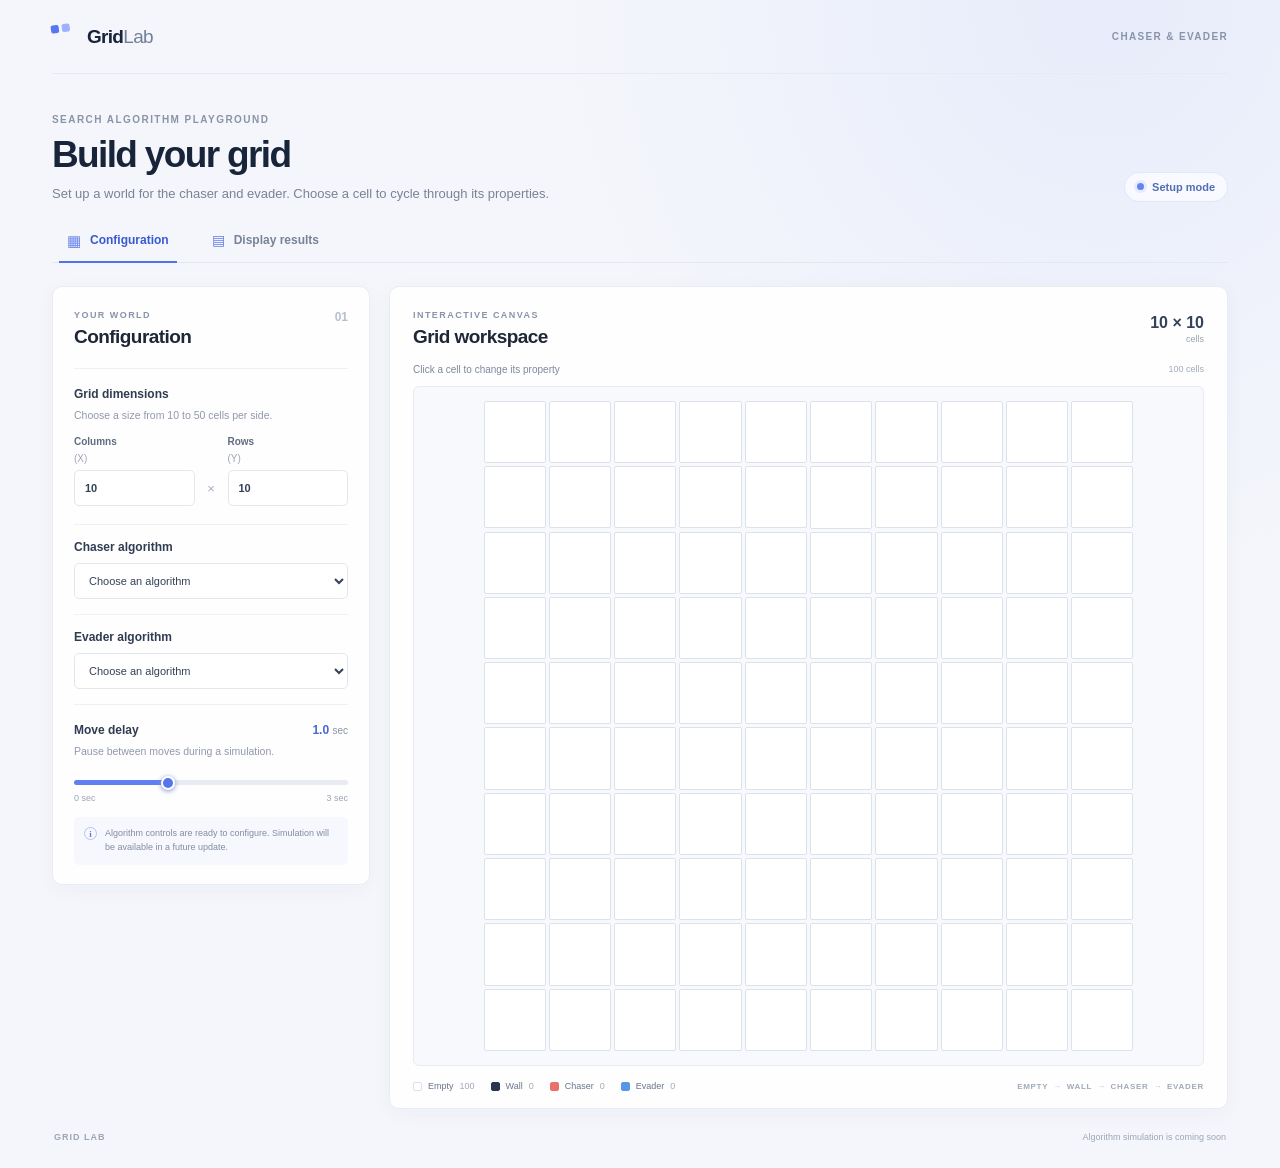
==== index.html @ 953727c1 "Set up grid, parameter configuration, and data display" ====
<!doctype html>
<html lang="en">
  <head>
    <meta charset="utf-8">
    <meta name="viewport" content="width=device-width, initial-scale=1">
    <meta name="theme-color" content="#f4f6fb">
    <title>Chaser &amp; Evader — Grid Lab</title>
    <link rel="stylesheet" href="styles.css">
    <script src="app.js" defer></script>
  </head>
  <body>
    <div class="app-shell">
      <header class="topbar">
        <a class="brand" href="#" aria-label="Chaser and Evader Grid Lab home">
          <span class="brand-mark" aria-hidden="true"><span></span><span></span></span>
          <span>Grid<span class="brand-light">Lab</span></span>
        </a>
        <span class="project-label">CHASER &amp; EVADER</span>
      </header>

      <main>
        <section class="page-heading" aria-labelledby="page-title">
          <div>
            <p class="eyebrow">SEARCH ALGORITHM PLAYGROUND</p>
            <h1 id="page-title">Build your grid</h1>
            <p class="page-description">Set up a world for the chaser and evader. Choose a cell to cycle through its properties.</p>
          </div>
          <div class="setup-badge"><span aria-hidden="true"></span> Setup mode</div>
        </section>

        <div class="tab-list" role="tablist" aria-label="Workspace">
          <button class="tab-button is-active" id="configuration-tab" type="button" role="tab"
            aria-selected="true" aria-controls="configuration-panel" tabindex="0">
            <span class="tab-icon" aria-hidden="true">▦</span> Configuration
          </button>
          <button class="tab-button" id="results-tab" type="button" role="tab"
            aria-selected="false" aria-controls="results-panel" tabindex="-1">
            <span class="tab-icon results-icon" aria-hidden="true">▤</span> Display results
          </button>
        </div>

        <section class="tab-panel" id="configuration-panel" role="tabpanel"
          aria-labelledby="configuration-tab" tabindex="0">
          <div class="workspace-grid">
            <aside class="settings-card card">
              <div class="card-heading">
                <div>
                  <p class="eyebrow">YOUR WORLD</p>
                  <h2>Configuration</h2>
                </div>
                <span class="section-number">01</span>
              </div>

              <div class="control-section">
                <h3 class="control-title">Grid dimensions</h3>
                <p class="control-help">Choose a size from 10 to 50 cells per side.</p>
                <div class="dimension-fields">
                  <label class="field-label" for="grid-columns">
                    Columns <span class="axis-label">(X)</span>
                    <input id="grid-columns" name="columns" type="number" min="10" max="50" step="1" value="10">
                  </label>
                  <span class="dimension-by" aria-hidden="true">×</span>
                  <label class="field-label" for="grid-rows">
                    Rows <span class="axis-label">(Y)</span>
                    <input id="grid-rows" name="rows" type="number" min="10" max="50" step="1" value="10">
                  </label>
                </div>
              </div>

              <div class="control-section">
                <h3 class="control-title">Chaser algorithm</h3>
                <label class="sr-only" for="chaser-algorithm">Choose a chaser algorithm</label>
                <select id="chaser-algorithm">
                  <option value="">Choose an algorithm</option>
                  <option value="bfs">Breadth-First Search (BFS)</option>
                  <option value="gbfs">Greedy Best-First Search (GBFS)</option>
                  <option value="astar">A* Search (A*)</option>
                </select>
              </div>

              <div class="control-section">
                <h3 class="control-title">Evader algorithm</h3>
                <label class="sr-only" for="evader-algorithm">Choose an evader algorithm</label>
                <select id="evader-algorithm">
                  <option value="">Choose an algorithm</option>
                  <option value="random">Random Movement (RM)</option>
                  <option value="manhattan">Maximize Manhattan (MM)</option>
                  <option value="shortest-path">Maximize Shortest-Path (MSP)</option>
                </select>
              </div>

              <div class="control-section delay-section">
                <div class="delay-heading">
                  <label class="control-title" for="move-delay">Move delay</label>
                  <output id="move-delay-value" for="move-delay">1.0 <span>sec</span></output>
                </div>
                <p class="control-help">Pause between moves during a simulation.</p>
                <input id="move-delay" class="range-input" type="range" min="0" max="3" step="0.1" value="1">
                <div class="range-limits"><span>0 sec</span><span>3 sec</span></div>
              </div>

              <p class="setup-note"><span aria-hidden="true">i</span> Algorithm controls are ready to configure. Simulation will be available in a future update.</p>
            </aside>

            <section class="grid-card card" aria-labelledby="grid-title">
              <div class="grid-card-heading">
                <div>
                  <p class="eyebrow">INTERACTIVE CANVAS</p>
                  <h2 id="grid-title">Grid workspace</h2>
                </div>
                <span class="grid-size"><span id="grid-size">10 × 10</span><span class="grid-size-caption">cells</span></span>
              </div>
              <div class="grid-meta">
                <p>Click a cell to change its property</p>
                <span id="cell-count">100 cells</span>
              </div>
              <div class="grid-viewport">
                <div id="grid" class="grid" role="group" aria-label="Editable grid. Click a cell to cycle its property."></div>
              </div>
              <div class="grid-footer">
                <div class="legend" aria-label="Cell property legend">
                  <span class="legend-item"><span class="legend-swatch empty-swatch"></span>Empty <b id="empty-count">100</b></span>
                  <span class="legend-item"><span class="legend-swatch wall-swatch"></span>Wall <b id="wall-count">0</b></span>
                  <span class="legend-item"><span class="legend-swatch chaser-swatch"></span>Chaser <b id="chaser-count">0</b></span>
                  <span class="legend-item"><span class="legend-swatch evader-swatch"></span>Evader <b id="evader-count">0</b></span>
                </div>
                <p class="cycle-hint">EMPTY <span aria-hidden="true">→</span> WALL <span aria-hidden="true">→</span> CHASER <span aria-hidden="true">→</span> EVADER</p>
              </div>
              <p id="grid-status" class="sr-only" aria-live="polite"></p>
            </section>
          </div>
        </section>

        <section class="tab-panel results-panel" id="results-panel" role="tabpanel"
          aria-labelledby="results-tab" tabindex="0" hidden>
          <div class="results-card card">
            <div class="results-heading">
              <div>
                <p class="eyebrow">SIMULATION SUMMARY</p>
                <h2>Display results</h2>
                <p class="page-description">Performance metrics for the most recent simulation.</p>
              </div>
              <span class="section-number">02</span>
            </div>
            <div class="empty-state">
              <div class="empty-state-icon" aria-hidden="true">
                <span></span><span></span><span></span><span></span>
              </div>
              <h3>No results yet</h3>
              <p>Simulation algorithms have not been implemented. Results will appear here once a simulation is available.</p>
            </div>
            <div class="table-wrap">
              <table>
                <caption>Results from the most recent simulation</caption>
                <thead>
                  <tr><th scope="col">Metric</th><th scope="col">Value</th></tr>
                </thead>
                <tbody>
                  <tr><th scope="row">Chaser computation time</th><td>—</td></tr>
                  <tr><th scope="row">Evader computation time</th><td>—</td></tr>
                  <tr><th scope="row">Chaser cells expanded</th><td>—</td></tr>
                  <tr><th scope="row">Evader cells expanded</th><td>—</td></tr>
                  <tr><th scope="row">Chaser moves</th><td>—</td></tr>
                  <tr><th scope="row">Evader moves</th><td>—</td></tr>
                  <tr><th scope="row">Total turns</th><td>—</td></tr>
                </tbody>
              </table>
            </div>
          </div>
        </section>
      </main>

      <footer class="app-footer"><span>GRID LAB</span><span>Algorithm simulation is coming soon</span></footer>
    </div>
  </body>
</html>
---- styles.css ----
:root {
  color-scheme: light;
  font-family: "DM Sans", "Segoe UI", sans-serif;
  color: #1d2738;
  background: #f4f6fb;
  font-synthesis: none;
  text-rendering: optimizeLegibility;
  --ink: #1d2738;
  --muted: #788397;
  --line: #e8ebf2;
  --blue: #4268e8;
  --navy: #17243b;
}

* { box-sizing: border-box; }

body {
  min-width: 320px;
  min-height: 100vh;
  margin: 0;
  background:
    radial-gradient(ellipse at 86% 0%, rgba(108, 139, 255, 0.09), transparent 34rem),
    #f4f6fb;
}

button, input, select { font: inherit; }
button { cursor: pointer; }

.app-shell { width: min(1420px, 100%); margin: 0 auto; padding: 0 52px; }
.topbar { height: 74px; display: flex; align-items: center; justify-content: space-between; border-bottom: 1px solid #e6eaf2; }
.brand { display: inline-flex; align-items: center; gap: 10px; color: var(--navy); font: 700 19px "Space Grotesk", sans-serif; text-decoration: none; letter-spacing: -0.7px; }
.brand-light { color: #71809a; font-weight: 500; }
.brand-mark { width: 25px; height: 25px; display: grid; grid-template-columns: repeat(2, 8px); grid-template-rows: repeat(2, 8px); gap: 3px; transform: rotate(-8deg); }
.brand-mark span { border-radius: 2px; background: #5578f0; }
.brand-mark span:nth-child(2) { background: #9eb1ff; }
.brand-mark span:nth-child(3) { background: #263d75; }
.brand-mark span:nth-child(4) { background: #7291ff; }
.project-label, .eyebrow { color: #8994a8; font-size: 10px; font-weight: 700; letter-spacing: 1.45px; }
.project-label { letter-spacing: 1.35px; }
main { padding-top: 40px; }
.page-heading { display: flex; align-items: flex-end; justify-content: space-between; gap: 24px; margin-bottom: 28px; }
.eyebrow { margin: 0 0 9px; }
h1, h2, h3, p { margin-top: 0; }
h1, h2, h3 { font-family: "Space Grotesk", "Segoe UI", sans-serif; }
h1 { margin-bottom: 8px; color: #18243a; font-size: clamp(29px, 3vw, 37px); letter-spacing: -1.65px; line-height: 1.12; }
h2 { margin: 0; color: var(--ink); font-size: 19px; letter-spacing: -0.55px; }
.page-description { max-width: 660px; margin: 0; color: var(--muted); font-size: 13px; line-height: 1.65; }
.setup-badge { display: inline-flex; flex: 0 0 auto; align-items: center; gap: 8px; margin-bottom: 3px; padding: 8px 12px; border: 1px solid #dfe7ff; border-radius: 20px; background: #f8faff; color: #536cb4; font-size: 11px; font-weight: 600; }
.setup-badge span { width: 7px; height: 7px; border-radius: 50%; background: #6684f1; box-shadow: 0 0 0 3px #e6ebff; }

.tab-list { display: flex; gap: 27px; padding-left: 7px; border-bottom: 1px solid #e3e7ef; }
.tab-button { position: relative; display: inline-flex; align-items: center; gap: 9px; padding: 0 8px 14px; border: 0; background: transparent; color: #788397; font-size: 12px; font-weight: 600; }
.tab-button::after { position: absolute; right: 0; bottom: -1px; left: 0; height: 2px; background: transparent; content: ""; }
.tab-button.is-active { color: #355ad4; }
.tab-button.is-active::after { background: #5272e8; }
.tab-button:focus-visible { outline: 2px solid #6b88f0; outline-offset: -2px; border-radius: 4px; }
.tab-icon { color: #6580e8; font-size: 15px; line-height: 1; }
.results-icon { font-size: 14px; }

.tab-panel { padding-top: 23px; }
.workspace-grid { display: grid; grid-template-columns: minmax(265px, 318px) minmax(0, 1fr); align-items: start; gap: 19px; }
.card { border: 1px solid #e9ecf3; border-radius: 10px; background: rgba(255, 255, 255, 0.94); box-shadow: 0 5px 22px rgba(34, 52, 94, 0.035); }
.settings-card { padding: 23px 21px 19px; }
.card-heading, .grid-card-heading, .results-heading { display: flex; align-items: flex-start; justify-content: space-between; gap: 12px; }
.card-heading { padding-bottom: 20px; border-bottom: 1px solid #eff1f5; }
.card-heading .eyebrow, .grid-card-heading .eyebrow, .results-heading .eyebrow { margin-bottom: 6px; font-size: 9px; }
.section-number { color: #b7c0d0; font: 600 12px "Space Grotesk", sans-serif; }
.control-section { padding: 18px 0; border-bottom: 1px solid #eff1f5; }
.control-title { display: block; margin: 0 0 7px; color: #303c50; font-size: 12px; font-weight: 700; }
.control-help { margin: 0 0 12px; color: #9099a9; font-size: 10.5px; line-height: 1.5; }
.dimension-fields { display: grid; grid-template-columns: 1fr 15px 1fr; align-items: end; gap: 9px; }
.field-label { display: grid; gap: 6px; color: #606c80; font-size: 10px; font-weight: 600; }
.axis-label { color: #9ca5b4; font-weight: 500; }
.dimension-by { padding-bottom: 10px; color: #a4adbc; text-align: center; font-size: 13px; }
.dimension-fields input, select { width: 100%; height: 36px; border: 1px solid #e2e6ee; border-radius: 5px; outline: none; background: #fff; color: #344158; font-size: 11px; }
.dimension-fields input { padding: 0 10px; font-weight: 600; }
select { padding: 0 30px 0 10px; }
.dimension-fields input:focus, select:focus { border-color: #8398ef; box-shadow: 0 0 0 3px rgba(85, 117, 231, 0.11); }
select:invalid { color: #858fa1; }
.control-section:has(select) { padding-top: 15px; padding-bottom: 15px; }
.control-section:has(select) .control-title { margin-bottom: 9px; }
.delay-section { padding-bottom: 14px; border-bottom: 0; }
.delay-heading { display: flex; align-items: center; justify-content: space-between; }
.delay-heading .control-title { margin-bottom: 0; }
.delay-heading output { color: #4a68d3; font: 700 12px "Space Grotesk", sans-serif; }
.delay-heading output span { color: #8994a8; font: 500 10px "DM Sans", sans-serif; }
.delay-section .control-help { margin-top: 7px; margin-bottom: 12px; }
.range-input { width: 100%; height: 5px; margin: 3px 0 8px; appearance: none; border-radius: 5px; background: linear-gradient(90deg, #617ff0 0%, #617ff0 33.333%, #e8ebf2 33.333%); outline: none; }
.range-input::-webkit-slider-thumb { width: 14px; height: 14px; appearance: none; border: 2px solid #fff; border-radius: 50%; background: #5575e8; box-shadow: 0 1px 5px #7f91c9; }
.range-input::-moz-range-thumb { width: 11px; height: 11px; border: 2px solid #fff; border-radius: 50%; background: #5575e8; box-shadow: 0 1px 5px #7f91c9; }
.range-input:focus-visible { box-shadow: 0 0 0 3px rgba(85, 117, 231, 0.17); }
.range-limits { display: flex; justify-content: space-between; color: #9ba4b2; font-size: 9px; }
.setup-note { display: flex; gap: 8px; margin: 0; padding: 10px; border-radius: 5px; background: #f6f8fe; color: #818ca0; font-size: 9px; line-height: 1.55; }
.setup-note > span { display: inline-flex; flex: 0 0 13px; align-items: center; justify-content: center; width: 13px; height: 13px; border: 1px solid #b5c3f4; border-radius: 50%; color: #627bd5; font: 700 9px Georgia, serif; }

.grid-card { min-width: 0; padding: 23px 23px 17px; }
.grid-card-heading { align-items: center; padding-bottom: 16px; }
.grid-size { display: flex; flex-direction: column; align-items: flex-end; color: #35425a; font: 700 16px "Space Grotesk", sans-serif; white-space: nowrap; }
.grid-size-caption { margin-top: 2px; color: #9aa3b3; font: 500 9px "DM Sans", sans-serif; }
.grid-meta { display: flex; align-items: center; justify-content: space-between; gap: 12px; margin-bottom: 11px; color: #7d889b; font-size: 10px; }
.grid-meta p { margin: 0; }
#cell-count { color: #a1aaba; font-size: 9px; white-space: nowrap; }
.grid-viewport { display: flex; justify-content: center; overflow: auto; padding: 14px; border: 1px solid #e8ebf1; border-radius: 6px; background-color: #f8f9fc; background-image: radial-gradient(#dce2ed 0.7px, transparent 0.7px); background-size: 12px 12px; }
.grid { display: grid; width: min(100%, 650px); gap: 3px; flex: 0 0 auto; }
.cell { display: grid; min-width: 0; aspect-ratio: 1; place-items: center; padding: 0; overflow: hidden; border: 1px solid #dce2eb; border-radius: 2px; background: #fff; color: transparent; font: 700 clamp(6px, 1.1vw, 10px) "Space Grotesk", sans-serif; transition: background-color 100ms ease, border-color 100ms ease, transform 100ms ease; }
.cell:hover { z-index: 1; transform: scale(1.13); border-color: #8598dc; }
.cell:focus-visible { z-index: 2; outline: 2px solid #4569e7; outline-offset: 1px; }
.cell-wall { border-color: #263247; background: #29364b; color: #f8f9fc; }
.cell-chaser { border-color: #db5e58; background: #ea716b; color: #fff; }
.cell-evader { border-color: #4686d6; background: #5797e7; color: #fff; }
.grid-footer { display: flex; flex-wrap: wrap; align-items: center; justify-content: space-between; gap: 12px; padding-top: 15px; }
.legend { display: flex; flex-wrap: wrap; gap: 12px 16px; }
.legend-item { display: inline-flex; align-items: center; gap: 6px; color: #69758a; font-size: 9px; }
.legend-item b { color: #a0a9b8; font-size: 9px; font-weight: 500; }
.legend-swatch { width: 9px; height: 9px; border: 1px solid #dce2eb; border-radius: 2px; background: #fff; }
.wall-swatch { border-color: #29364b; background: #29364b; }
.chaser-swatch { border-color: #ea716b; background: #ea716b; }
.evader-swatch { border-color: #5797e7; background: #5797e7; }
.cycle-hint { margin: 0 0 0 auto; color: #a1aaba; font-size: 8px; font-weight: 600; letter-spacing: 0.7px; white-space: nowrap; }
.cycle-hint span { padding: 0 2px; color: #bac3d1; }

.results-panel { padding-bottom: 28px; }
.results-card { padding: 26px; }
.results-heading { align-items: flex-start; margin-bottom: 22px; }
.results-heading .page-description { margin-top: 7px; }
.empty-state { display: flex; flex-direction: column; align-items: center; padding: 27px 16px 25px; border: 1px dashed #dfe4ee; border-radius: 7px 7px 0 0; background: #fafbfe; text-align: center; }
.empty-state-icon { display: grid; grid-template-columns: repeat(2, 12px); grid-template-rows: repeat(2, 12px); gap: 3px; margin-bottom: 12px; padding: 4px; border: 1px solid #e3e8f4; border-radius: 5px; background: #fff; }
.empty-state-icon span { border-radius: 2px; background: #dce4fb; }
.empty-state-icon span:nth-child(2) { background: #bac9f5; }
.empty-state-icon span:nth-child(3) { background: #e9edf7; }
.empty-state-icon span:nth-child(4) { background: #d3ddf8; }
.empty-state h3 { margin-bottom: 5px; color: #354158; font-size: 14px; }
.empty-state p { max-width: 410px; margin: 0; color: #8792a4; font-size: 11px; line-height: 1.6; }
.table-wrap { overflow-x: auto; border: 1px solid #e8ebf1; border-top: 0; border-radius: 0 0 7px 7px; }
table { width: 100%; border-collapse: collapse; text-align: left; }
caption { position: absolute; width: 1px; height: 1px; overflow: hidden; clip: rect(0, 0, 0, 0); white-space: nowrap; }
thead { background: #f7f8fb; }
th, td { padding: 11px 15px; border-bottom: 1px solid #edf0f5; color: #657187; font-size: 11px; }
thead th { color: #8590a2; font-size: 9px; font-weight: 700; letter-spacing: 0.6px; text-transform: uppercase; }
tbody th { color: #4b586e; font-weight: 500; }
tbody td { width: 22%; color: #a1aaba; }
tbody tr:last-child th, tbody tr:last-child td { border-bottom: 0; }
.app-footer { display: flex; justify-content: space-between; gap: 12px; padding: 23px 2px 26px; color: #9da6b5; font-size: 9px; }
.app-footer span:first-child { font-weight: 700; letter-spacing: 1px; }
.sr-only { position: absolute; width: 1px; height: 1px; padding: 0; overflow: hidden; clip: rect(0, 0, 0, 0); white-space: nowrap; clip-path: inset(50%); }

@media (min-width: 1500px) {
  .app-shell { padding-right: 64px; padding-left: 64px; }
}

@media (max-width: 900px) {
  .app-shell { padding-right: 28px; padding-left: 28px; }
  .workspace-grid { grid-template-columns: minmax(235px, 0.75fr) minmax(0, 1.5fr); gap: 14px; }
  .settings-card { padding-right: 16px; padding-left: 16px; }
  .grid-card { padding-right: 16px; padding-left: 16px; }
  .legend { gap: 10px; }
  .cycle-hint { width: 100%; margin-left: 0; }
}

@media (max-width: 650px) {
  .app-shell { padding-right: 17px; padding-left: 17px; }
  .topbar { height: 62px; }
  .project-label { font-size: 8px; }
  main { padding-top: 29px; }
  .page-heading { align-items: flex-start; }
  .page-heading .page-description { max-width: 390px; }
  .setup-badge { margin-top: 18px; padding: 7px 9px; font-size: 9px; }
  .tab-list { gap: 13px; }
  .tab-button { gap: 6px; padding-right: 5px; padding-left: 5px; font-size: 11px; }
  .workspace-grid { grid-template-columns: 1fr; }
  .settings-card { order: 2; }
  .grid-card { order: 1; }
  .grid { width: min(100%, 520px); }
  .grid-viewport { padding: 9px; }
  .cell { gap: 1px; }
  .grid-footer { align-items: flex-start; }
  .legend { gap: 10px 13px; }
  .results-card { padding: 20px 15px; }
}

@media (max-width: 390px) {
  .page-heading { display: block; }
  .setup-badge { margin-top: 14px; }
  .grid-card { padding: 17px 12px 14px; }
  .grid-viewport { padding: 6px; }
  .grid { gap: 2px; }
  .cell { border-radius: 1px; }
  .legend { gap: 9px; }
}
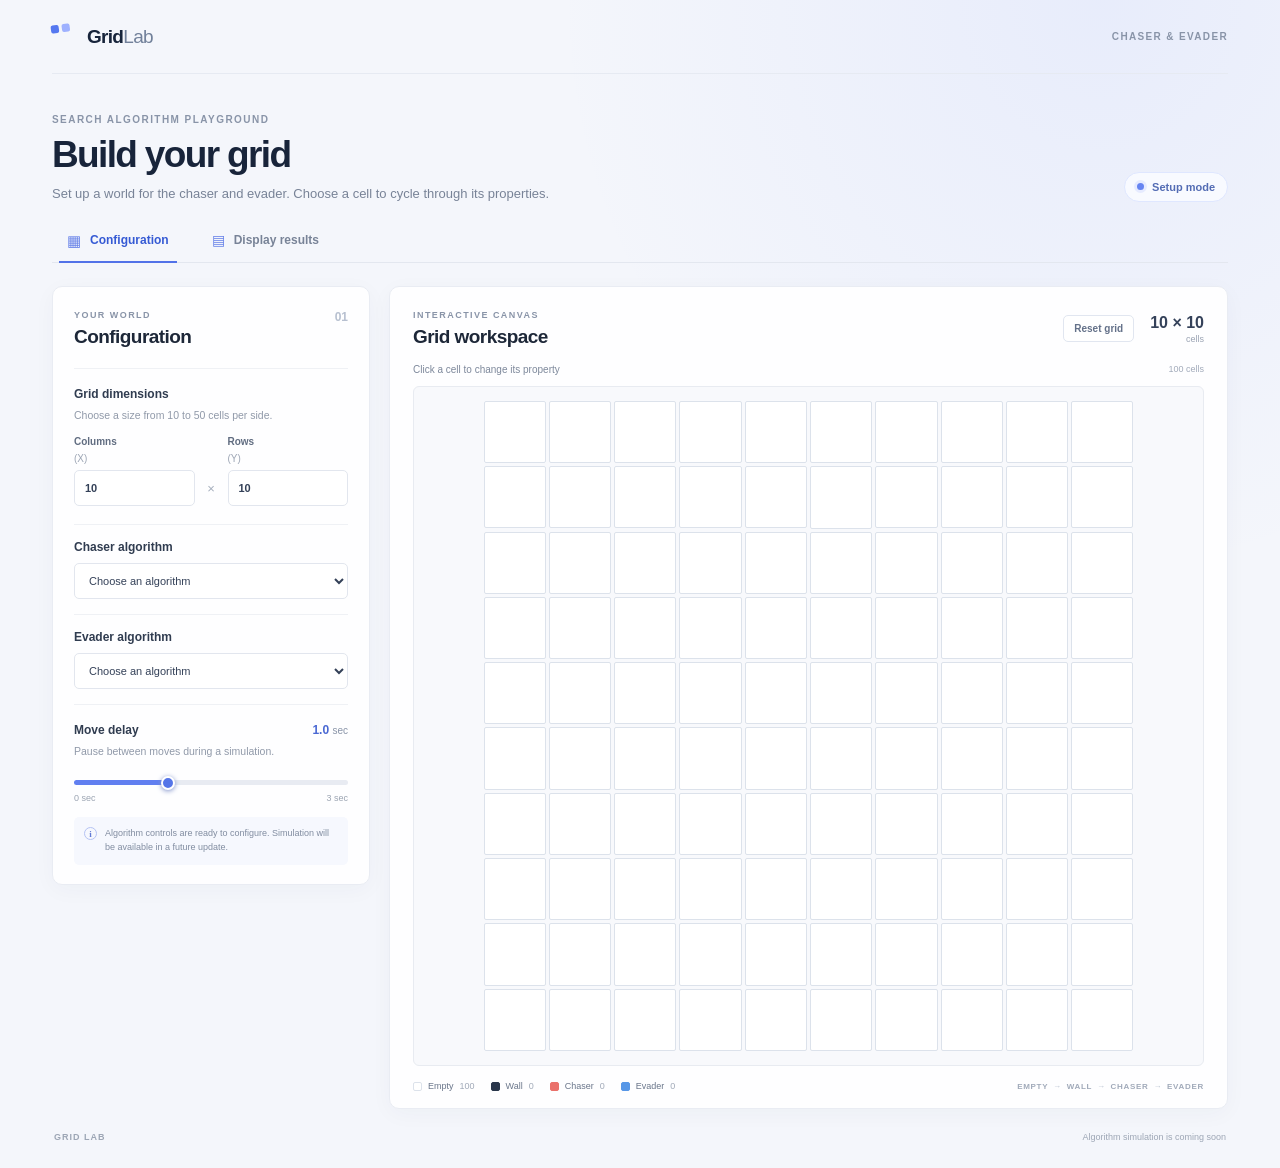
==== commit 127ffca3: "created reset grid button" ====
--- a/index.html
+++ b/index.html
@@ -108,7 +108,10 @@
                   <p class="eyebrow">INTERACTIVE CANVAS</p>
                   <h2 id="grid-title">Grid workspace</h2>
                 </div>
-                <span class="grid-size"><span id="grid-size">10 × 10</span><span class="grid-size-caption">cells</span></span>
+                <div class="grid-header-actions">
+                  <button id="reset-grid" class="reset-grid-button" type="button">Reset grid</button>
+                  <span class="grid-size"><span id="grid-size">10 × 10</span><span class="grid-size-caption">cells</span></span>
+                </div>
               </div>
               <div class="grid-meta">
                 <p>Click a cell to change its property</p>
--- a/styles.css
+++ b/styles.css
@@ -95,6 +95,10 @@
 
 .grid-card { min-width: 0; padding: 23px 23px 17px; }
 .grid-card-heading { align-items: center; padding-bottom: 16px; }
+.grid-header-actions { display: flex; align-items: center; gap: 16px; }
+.reset-grid-button { padding: 7px 10px; border: 1px solid #e1e6f0; border-radius: 5px; background: #fff; color: #647189; font-size: 10px; font-weight: 600; transition: background-color 100ms ease, border-color 100ms ease, color 100ms ease; }
+.reset-grid-button:hover { border-color: #cbd5eb; background: #f7f9fd; color: #3d5fcf; }
+.reset-grid-button:focus-visible { outline: 2px solid #6b88f0; outline-offset: 2px; }
 .grid-size { display: flex; flex-direction: column; align-items: flex-end; color: #35425a; font: 700 16px "Space Grotesk", sans-serif; white-space: nowrap; }
 .grid-size-caption { margin-top: 2px; color: #9aa3b3; font: 500 9px "DM Sans", sans-serif; }
 .grid-meta { display: flex; align-items: center; justify-content: space-between; gap: 12px; margin-bottom: 11px; color: #7d889b; font-size: 10px; }
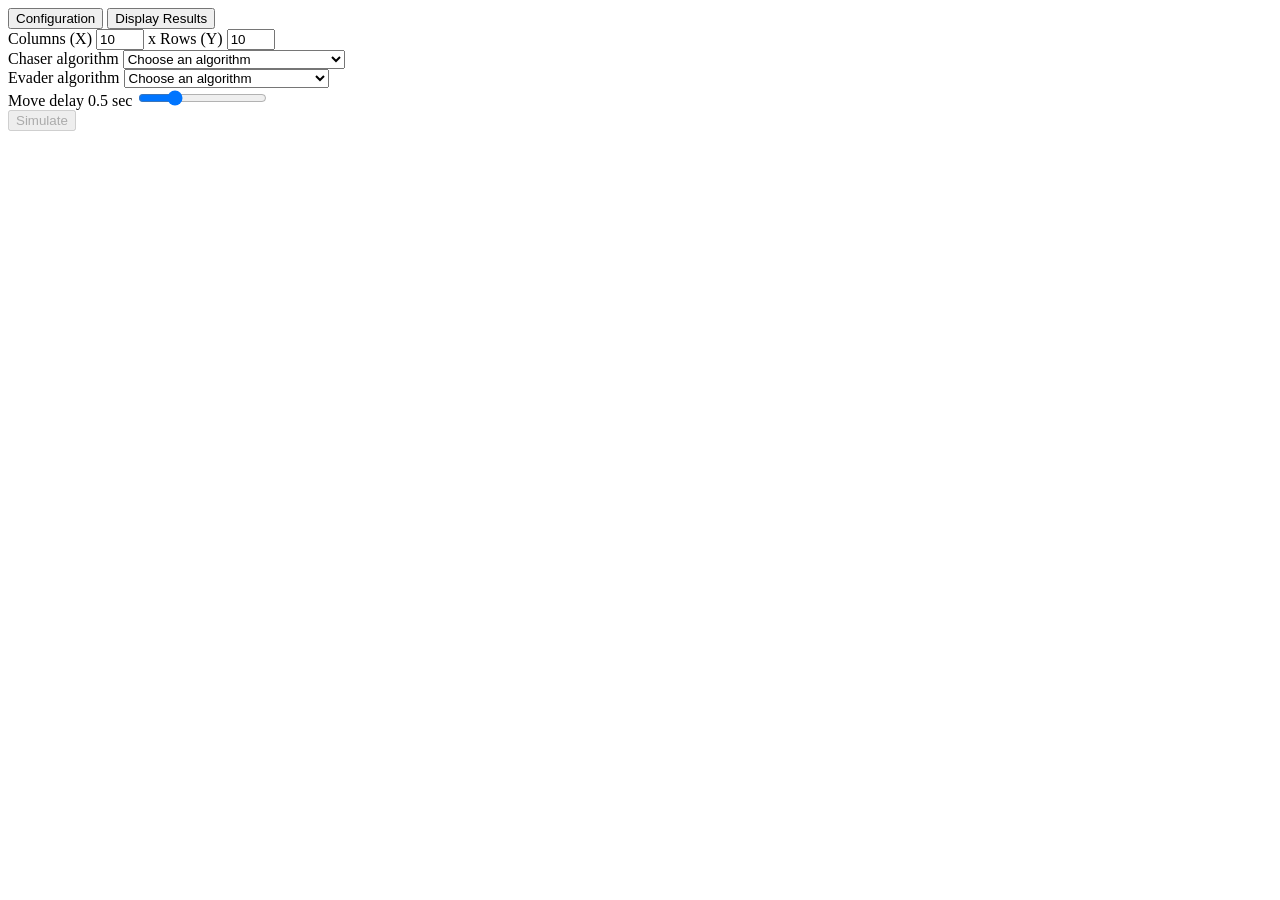
==== commit bd522d15: "set up configuration tab" ====
--- a/index.html
+++ b/index.html
@@ -1,179 +1,74 @@
 <!doctype html>
 <html lang="en">
-  <head>
-    <meta charset="utf-8">
-    <meta name="viewport" content="width=device-width, initial-scale=1">
-    <meta name="theme-color" content="#f4f6fb">
-    <title>Chaser &amp; Evader — Grid Lab</title>
-    <link rel="stylesheet" href="styles.css">
-    <script src="app.js" defer></script>
-  </head>
-  <body>
-    <div class="app-shell">
-      <header class="topbar">
-        <a class="brand" href="#" aria-label="Chaser and Evader Grid Lab home">
-          <span class="brand-mark" aria-hidden="true"><span></span><span></span></span>
-          <span>Grid<span class="brand-light">Lab</span></span>
-        </a>
-        <span class="project-label">CHASER &amp; EVADER</span>
-      </header>
 
-      <main>
-        <section class="page-heading" aria-labelledby="page-title">
-          <div>
-            <p class="eyebrow">SEARCH ALGORITHM PLAYGROUND</p>
-            <h1 id="page-title">Build your grid</h1>
-            <p class="page-description">Set up a world for the chaser and evader. Choose a cell to cycle through its properties.</p>
-          </div>
-          <div class="setup-badge"><span aria-hidden="true"></span> Setup mode</div>
-        </section>
+<head>
+  <meta charset="utf-8">
+  <meta name="viewport" content="width=device-width, initial-scale=1">
+  <title>Dynamic Tracking: Chaser vs Evader</title>
+</head>
 
-        <div class="tab-list" role="tablist" aria-label="Workspace">
-          <button class="tab-button is-active" id="configuration-tab" type="button" role="tab"
-            aria-selected="true" aria-controls="configuration-panel" tabindex="0">
-            <span class="tab-icon" aria-hidden="true">▦</span> Configuration
-          </button>
-          <button class="tab-button" id="results-tab" type="button" role="tab"
-            aria-selected="false" aria-controls="results-panel" tabindex="-1">
-            <span class="tab-icon results-icon" aria-hidden="true">▤</span> Display results
-          </button>
+<body>
+
+  <main>
+    <div class="navbar">
+      <button type="button">Configuration</button>
+      <button type="button">Display Results</button>
+    </div>
+
+    <section class="configuration-section">
+      <div class="parameters">
+        <div class="grid-size">
+          <label class="grid-size-label" for="grid-columns">
+            Columns (X)
+            <input id="grid-columns" name="columns" type="number" min="10" max="50" value="10">
+          </label>
+          <span aria-hidden="true">x</span>
+          <label class="grid-size-label" for="grid-rows">
+            Rows (Y)
+            <input id="grid-rows" name="rows" type="number" min="10" max="50" value="10">
+          </label>
         </div>
 
-        <section class="tab-panel" id="configuration-panel" role="tabpanel"
-          aria-labelledby="configuration-tab" tabindex="0">
-          <div class="workspace-grid">
-            <aside class="settings-card card">
-              <div class="card-heading">
-                <div>
-                  <p class="eyebrow">YOUR WORLD</p>
-                  <h2>Configuration</h2>
-                </div>
-                <span class="section-number">01</span>
-              </div>
+        <div class="chaser-algorithm">
+          <label for="chaser-algorithm">Chaser algorithm</label>
+          <select id="chaser-algorithm">
+            <option value="">Choose an algorithm</option>
+            <option value="bfs">Breadth-First Search (BFS)</option>
+            <option value="gbfs">Greedy Best-First Search (GBFS)</option>
+            <option value="astar">A* Search (A*)</option>
+          </select>
+        </div>
 
-              <div class="control-section">
-                <h3 class="control-title">Grid dimensions</h3>
-                <p class="control-help">Choose a size from 10 to 50 cells per side.</p>
-                <div class="dimension-fields">
-                  <label class="field-label" for="grid-columns">
-                    Columns <span class="axis-label">(X)</span>
-                    <input id="grid-columns" name="columns" type="number" min="10" max="50" step="1" value="10">
-                  </label>
-                  <span class="dimension-by" aria-hidden="true">×</span>
-                  <label class="field-label" for="grid-rows">
-                    Rows <span class="axis-label">(Y)</span>
-                    <input id="grid-rows" name="rows" type="number" min="10" max="50" step="1" value="10">
-                  </label>
-                </div>
-              </div>
+        <div class="evader-algorithm">
+          <label for="evader-algorithm">Evader algorithm</label>
+          <select id="evader-algorithm">
+            <option value="">Choose an algorithm</option>
+            <option value="rm">Random Movement (RM)</option>
+            <option value="mm">Maximize Manhattan (MM)</option>
+            <option value="msp">Maximize Shortest-Path (MSP)</option>
+          </select>
+        </div>
 
-              <div class="control-section">
-                <h3 class="control-title">Chaser algorithm</h3>
-                <label class="sr-only" for="chaser-algorithm">Choose a chaser algorithm</label>
-                <select id="chaser-algorithm">
-                  <option value="">Choose an algorithm</option>
-                  <option value="bfs">Breadth-First Search (BFS)</option>
-                  <option value="gbfs">Greedy Best-First Search (GBFS)</option>
-                  <option value="astar">A* Search (A*)</option>
-                </select>
-              </div>
+        <div class="move-delay">
+          <label for="move-delay">Move delay</label>
+          <output id="move-delay-value" for="move-delay">0.5 <span>sec</span></output>
+          <input id="move-delay" class="range-input" type="range" min="0" max="2" step="0.1" value="0.5">
+        </div>
 
-              <div class="control-section">
-                <h3 class="control-title">Evader algorithm</h3>
-                <label class="sr-only" for="evader-algorithm">Choose an evader algorithm</label>
-                <select id="evader-algorithm">
-                  <option value="">Choose an algorithm</option>
-                  <option value="random">Random Movement (RM)</option>
-                  <option value="manhattan">Maximize Manhattan (MM)</option>
-                  <option value="shortest-path">Maximize Shortest-Path (MSP)</option>
-                </select>
-              </div>
+        <div class="simulate-button">
+          <button type="button" disabled>Simulate</button>
+        </div>
+      </div>
+    </section>
+  </main>
+  <script>
+    const moveDelay = document.querySelector("#move-delay");
+    const moveDelayValue = document.querySelector("#move-delay-value");
 
-              <div class="control-section delay-section">
-                <div class="delay-heading">
-                  <label class="control-title" for="move-delay">Move delay</label>
-                  <output id="move-delay-value" for="move-delay">1.0 <span>sec</span></output>
-                </div>
-                <p class="control-help">Pause between moves during a simulation.</p>
-                <input id="move-delay" class="range-input" type="range" min="0" max="3" step="0.1" value="1">
-                <div class="range-limits"><span>0 sec</span><span>3 sec</span></div>
-              </div>
+    moveDelay.addEventListener("input", () => {
+      moveDelayValue.textContent = `${Number(moveDelay.value).toFixed(1)} sec`;
+    });
+  </script>
+</body>
 
-              <p class="setup-note"><span aria-hidden="true">i</span> Algorithm controls are ready to configure. Simulation will be available in a future update.</p>
-            </aside>
-
-            <section class="grid-card card" aria-labelledby="grid-title">
-              <div class="grid-card-heading">
-                <div>
-                  <p class="eyebrow">INTERACTIVE CANVAS</p>
-                  <h2 id="grid-title">Grid workspace</h2>
-                </div>
-                <div class="grid-header-actions">
-                  <button id="reset-grid" class="reset-grid-button" type="button">Reset grid</button>
-                  <span class="grid-size"><span id="grid-size">10 × 10</span><span class="grid-size-caption">cells</span></span>
-                </div>
-              </div>
-              <div class="grid-meta">
-                <p>Click a cell to change its property</p>
-                <span id="cell-count">100 cells</span>
-              </div>
-              <div class="grid-viewport">
-                <div id="grid" class="grid" role="group" aria-label="Editable grid. Click a cell to cycle its property."></div>
-              </div>
-              <div class="grid-footer">
-                <div class="legend" aria-label="Cell property legend">
-                  <span class="legend-item"><span class="legend-swatch empty-swatch"></span>Empty <b id="empty-count">100</b></span>
-                  <span class="legend-item"><span class="legend-swatch wall-swatch"></span>Wall <b id="wall-count">0</b></span>
-                  <span class="legend-item"><span class="legend-swatch chaser-swatch"></span>Chaser <b id="chaser-count">0</b></span>
-                  <span class="legend-item"><span class="legend-swatch evader-swatch"></span>Evader <b id="evader-count">0</b></span>
-                </div>
-                <p class="cycle-hint">EMPTY <span aria-hidden="true">→</span> WALL <span aria-hidden="true">→</span> CHASER <span aria-hidden="true">→</span> EVADER</p>
-              </div>
-              <p id="grid-status" class="sr-only" aria-live="polite"></p>
-            </section>
-          </div>
-        </section>
-
-        <section class="tab-panel results-panel" id="results-panel" role="tabpanel"
-          aria-labelledby="results-tab" tabindex="0" hidden>
-          <div class="results-card card">
-            <div class="results-heading">
-              <div>
-                <p class="eyebrow">SIMULATION SUMMARY</p>
-                <h2>Display results</h2>
-                <p class="page-description">Performance metrics for the most recent simulation.</p>
-              </div>
-              <span class="section-number">02</span>
-            </div>
-            <div class="empty-state">
-              <div class="empty-state-icon" aria-hidden="true">
-                <span></span><span></span><span></span><span></span>
-              </div>
-              <h3>No results yet</h3>
-              <p>Simulation algorithms have not been implemented. Results will appear here once a simulation is available.</p>
-            </div>
-            <div class="table-wrap">
-              <table>
-                <caption>Results from the most recent simulation</caption>
-                <thead>
-                  <tr><th scope="col">Metric</th><th scope="col">Value</th></tr>
-                </thead>
-                <tbody>
-                  <tr><th scope="row">Chaser computation time</th><td>—</td></tr>
-                  <tr><th scope="row">Evader computation time</th><td>—</td></tr>
-                  <tr><th scope="row">Chaser cells expanded</th><td>—</td></tr>
-                  <tr><th scope="row">Evader cells expanded</th><td>—</td></tr>
-                  <tr><th scope="row">Chaser moves</th><td>—</td></tr>
-                  <tr><th scope="row">Evader moves</th><td>—</td></tr>
-                  <tr><th scope="row">Total turns</th><td>—</td></tr>
-                </tbody>
-              </table>
-            </div>
-          </div>
-        </section>
-      </main>
-
-      <footer class="app-footer"><span>GRID LAB</span><span>Algorithm simulation is coming soon</span></footer>
-    </div>
-  </body>
-</html>
+</html>
